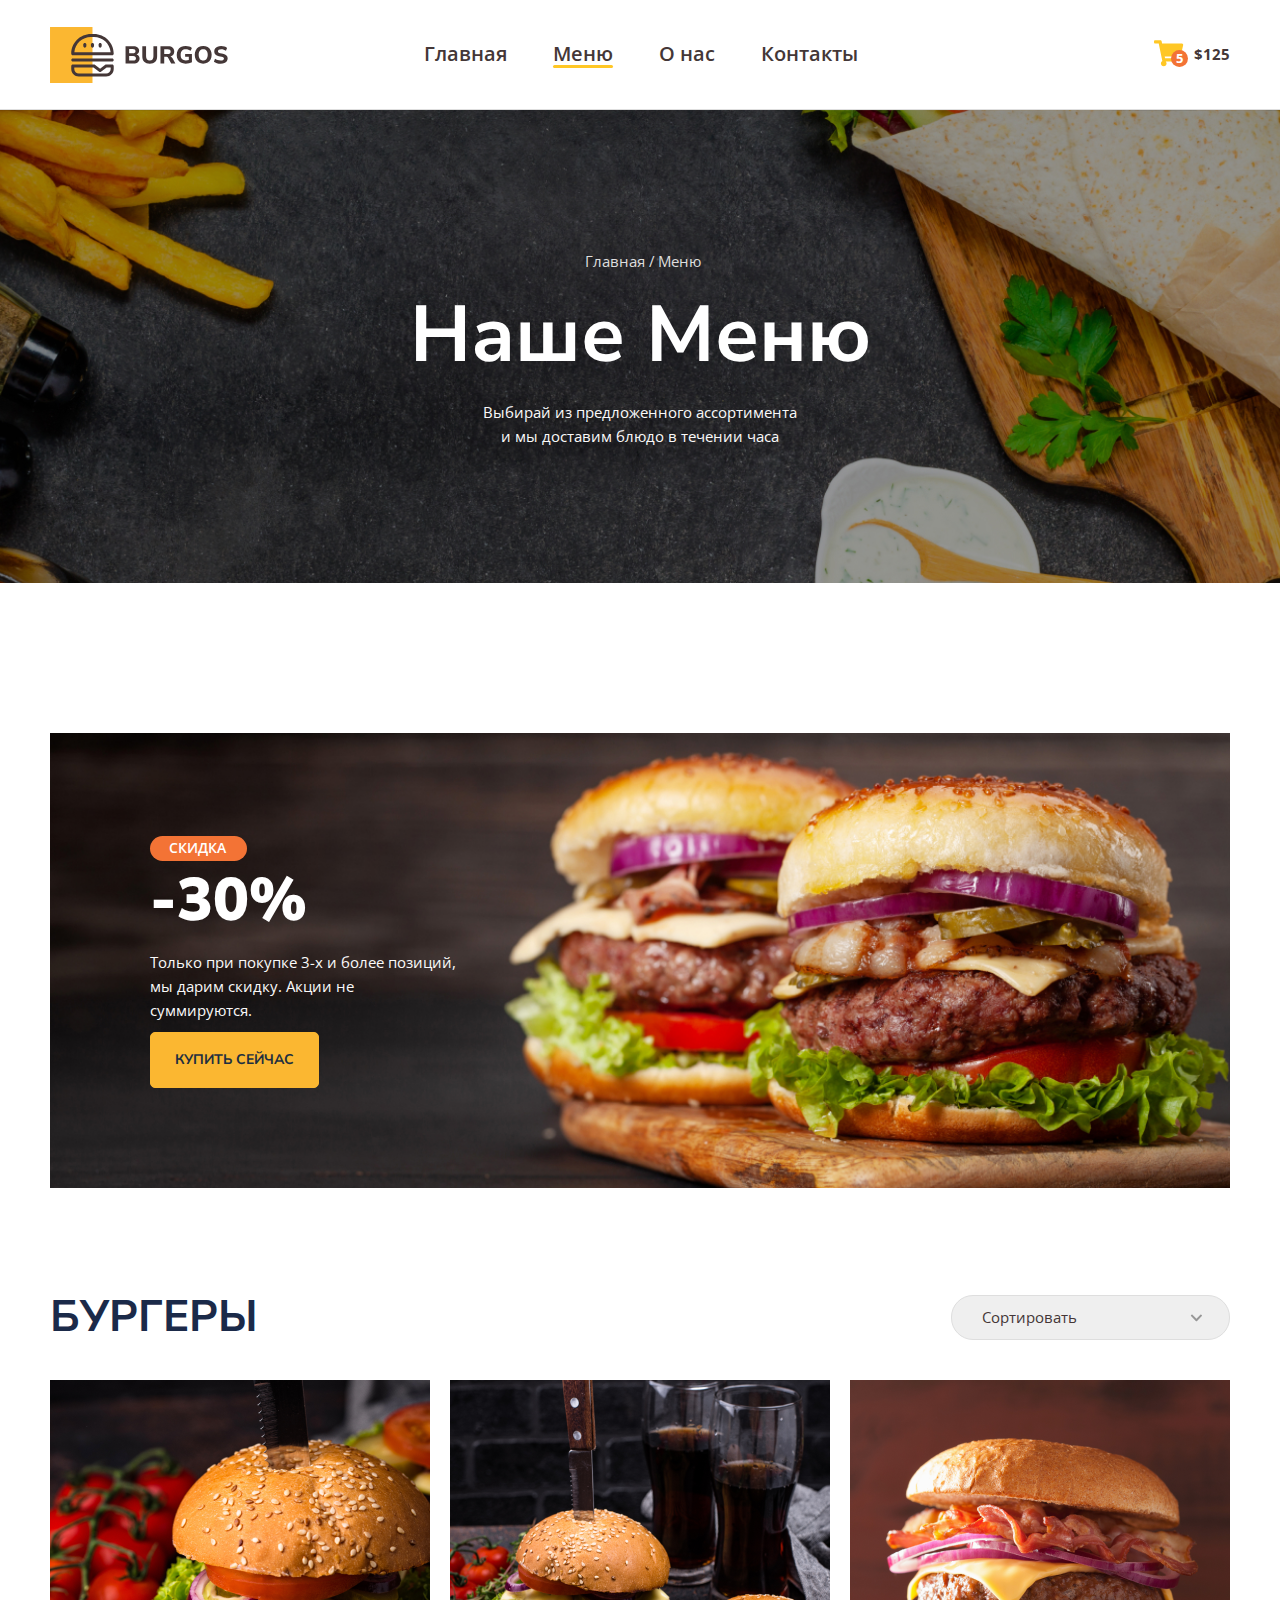
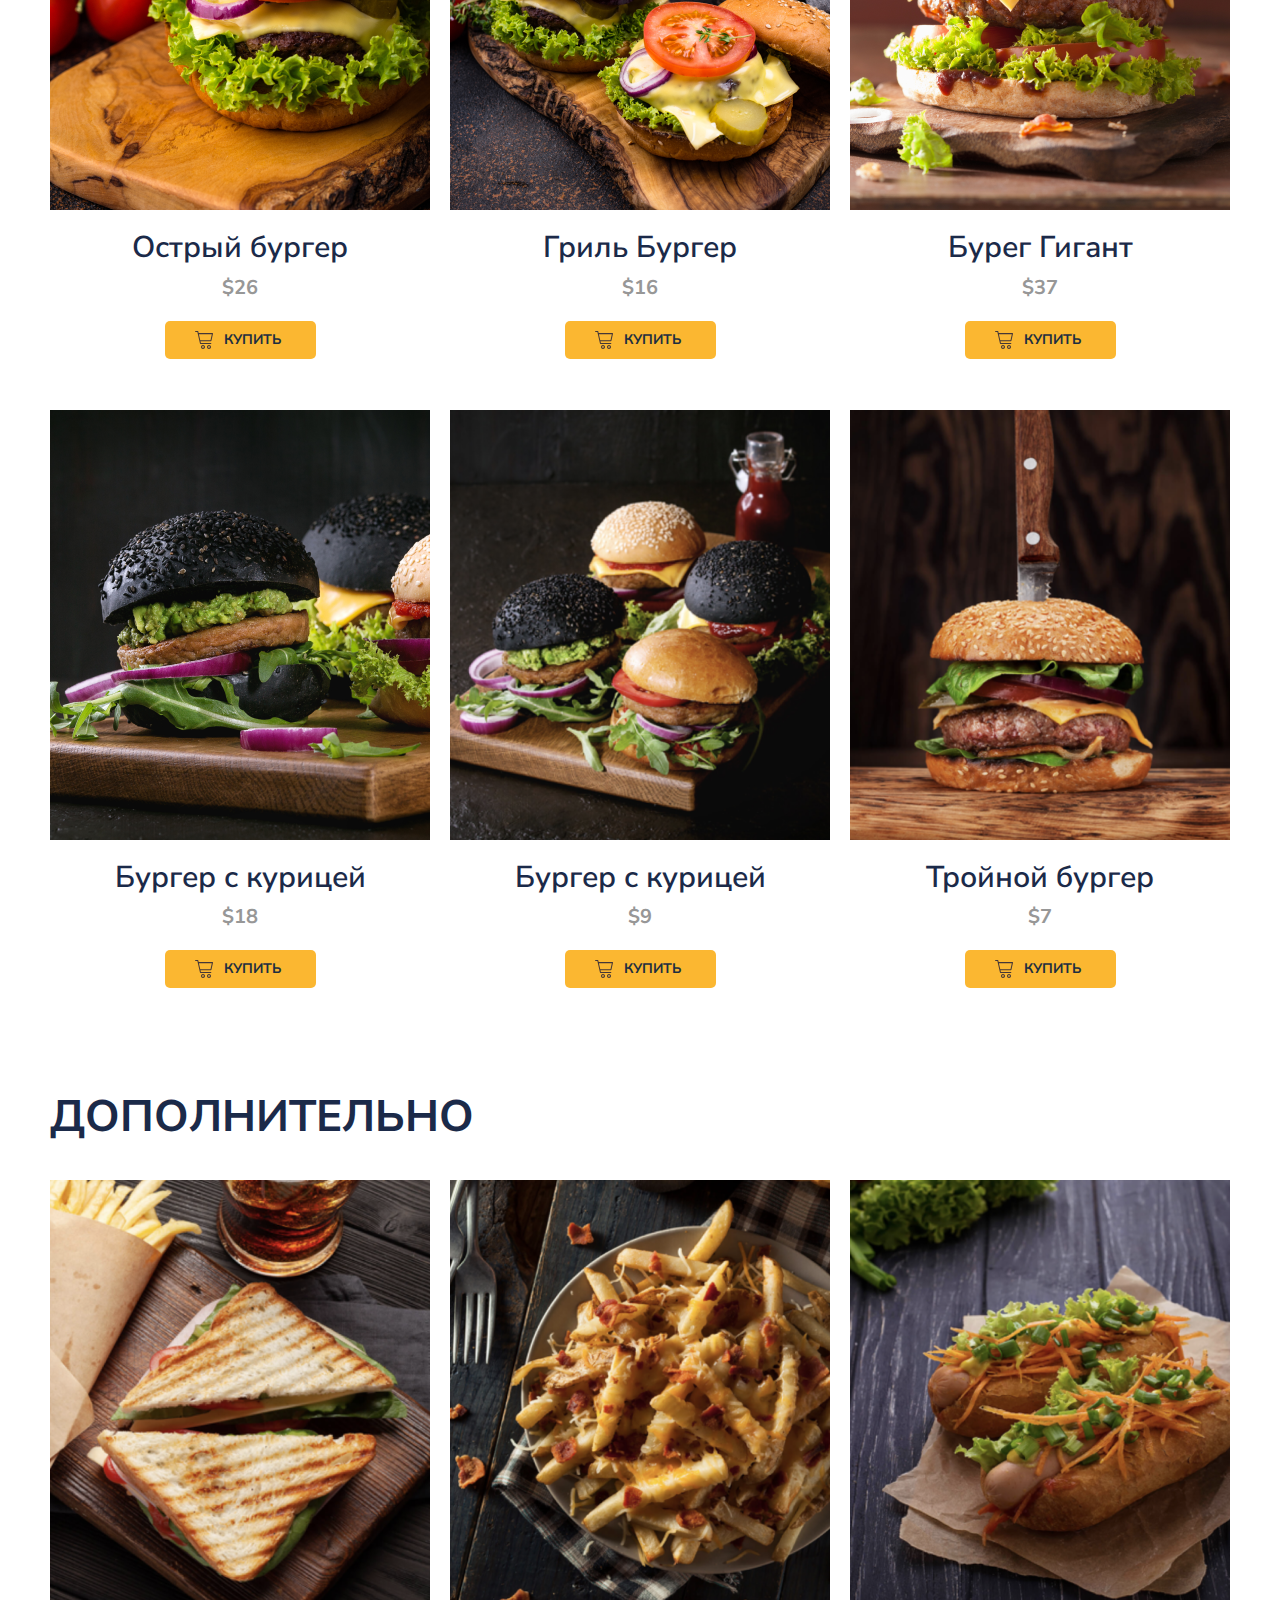
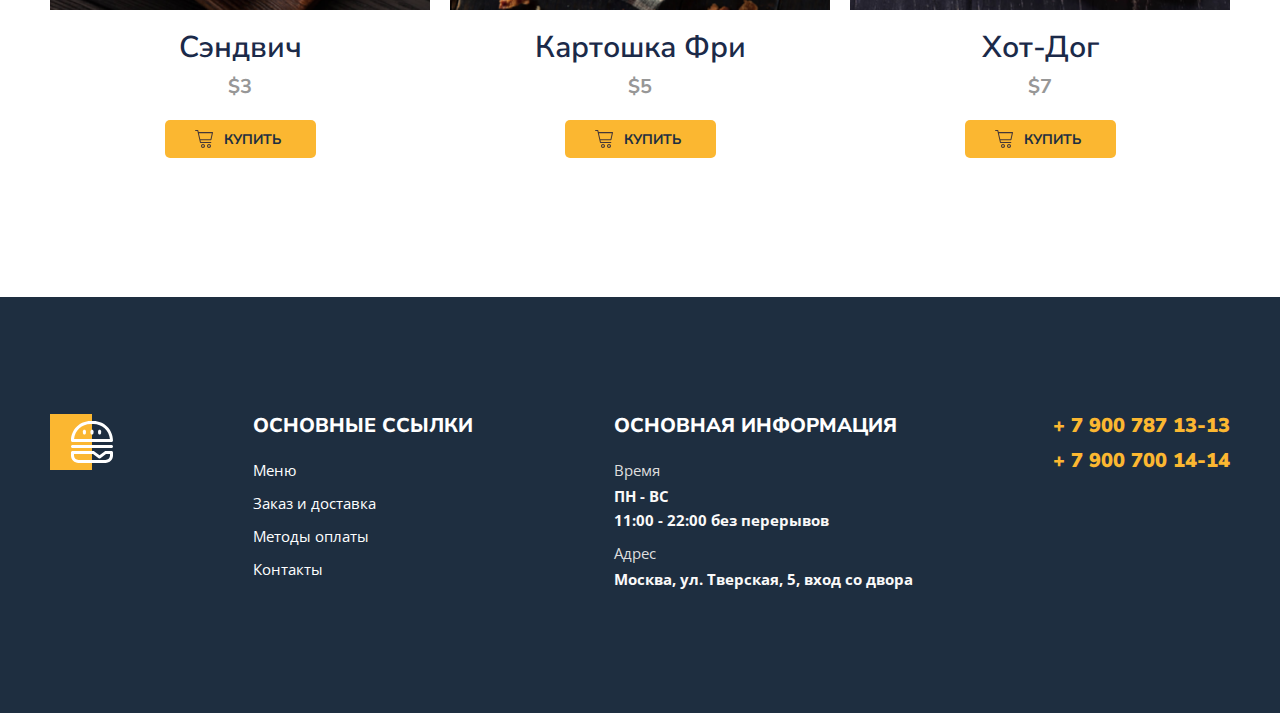
==== menu.html @ d3ded5dc "Add changes" ====
<!DOCTYPE html>
<html lang="ru">
<head>
    <meta charset="UTF-8">
    <meta http-equiv="X-UA-Compatible" content="IE=edge">
    <meta name="viewport" content="width=device-width, initial-scale=1.0">
    <link href="https://fonts.googleapis.com/css2?family=Nunito+Sans:wght@600;700;800&family=Open+Sans:wght@400;600&family=Roboto&display=swap" rel="stylesheet">
    <link rel="stylesheet" href="styles/normalize.css">
    <link rel="stylesheet" href="styles/main.css">
    <title>Burger</title>
    <link rel="icon" href="img/site-icon.png">
</head>
<body>
    <header>
        <div class="container">
            <div class="header">
                <div class="header-item">
                    <a href="index.html" class="header-logo"></a>
                <nav>
                    <ul class="header-nav">
                        <li><a href="index.html">Главная</a></li>
                        <li><a href="#" class="active">Меню</a></li>
                        <li><a href="#">О нас</a></li>
                        <li><a href="#">Контакты</a></li>
                    </ul>
                </nav>
                </div>
                <button type="button" class="button">
                    <span class="button-item">
                        <img src="img/cart.svg" alt="Корзина">
                        <span class="button-count">5</span>
                    </span>
                    <span class="button-text">$125</span>
                </button>
            </div> <!--/.header-->
        </div> <!--/.container-->
    </header>

    <div class="bg">
        <div class="container">
            <ul class="breadcrumbs">
                <li><a href="index.html">Главная</a></li>
                <li><a href="#">Меню</a></li>
            </ul>
            <h1 class="title">Наше Меню</h1>
            <p class="description">Выбирай из предложенного ассортимента и мы доставим блюдо в течении часа</p>
        </div> <!--/.container-->
    </div> <!--/.bg-->

    <main>
        <div class="banner">
            <div class="container">
                <div class="banner-box">
                    <h2 class="banner-title">
                        <span>Скидка</span>
                        -30%
                    </h2>
                    <p class="banner-text">Только при покупке 3-х и более позиций, мы дарим скидку. Акции не суммируются.</p>
                    <a href="#menuBurger" class="banner-link">Купить сейчас</a>
                </div>
            </div> <!--/.container-->
        </div> <!--/.banner-->

        <section class="menu" id="menuBurger">
            <div class="container">
                <div class="menu-header">
                    <h2 class="menu-title">
                        Бургеры
                    </h2>
                    <select class="menu-select">
                        <option value="">Сортировать</option>
                        <option value="up">По возрастанию</option>
                        <option value="down">По убыванию</option>
                    </select>
                </div> <!--/.menu-header-->

                <div class="menu-grid">
                    <div class="menu-grid-item">
                        <div class="menu-grid-cover">
                            <img src="img/menu/01.png" alt="Острый бургер">
                        </div>
                        <div class="menu-grid-title">Острый бургер</div>
                        <div class="menu-grid-price">$26</div>
                        <button type="button" class="menu-grid-btn">
                            <span class="menu-grid-icon"></span>
                            <span class="menu-grid-text">купить</span>
                        </button>
                    </div> <!--/.menu-grid-item-->
                    <div class="menu-grid-item">
                        <div class="menu-grid-cover">
                            <img src="img/menu/02.png" alt="Гриль Бургер">
                        </div>
                        <div class="menu-grid-title">Гриль Бургер</div>
                        <div class="menu-grid-price">$16</div>
                        <button type="button" class="menu-grid-btn">
                            <span class="menu-grid-icon"></span>
                            <span class="menu-grid-text">купить</span>
                        </button>
                    </div> <!--/.menu-grid-item-->
                    <div class="menu-grid-item">
                        <div class="menu-grid-cover">
                            <img src="img/menu/03.png" alt="Бурег Гигант">
                        </div>
                        <div class="menu-grid-title">Бурег Гигант</div>
                        <div class="menu-grid-price">$37</div>
                        <button type="button" class="menu-grid-btn">
                            <span class="menu-grid-icon"></span>
                            <span class="menu-grid-text">купить</span>
                        </button>
                    </div> <!--/.menu-grid-item-->
                    <div class="menu-grid-item">
                        <div class="menu-grid-cover">
                            <img src="img/menu/04.png" alt="Бургер с курицей">
                        </div>
                        <div class="menu-grid-title">Бургер с курицей</div>
                        <div class="menu-grid-price">$18</div>
                        <button type="button" class="menu-grid-btn">
                            <span class="menu-grid-icon"></span>
                            <span class="menu-grid-text">купить</span>
                        </button>
                    </div> <!--/.menu-grid-item-->
                    <div class="menu-grid-item">
                        <div class="menu-grid-cover">
                            <img src="img/menu/05.png" alt="Бургер с курицей">
                        </div>
                        <div class="menu-grid-title">Бургер с курицей</div>
                        <div class="menu-grid-price">$9</div>
                        <button type="button" class="menu-grid-btn">
                            <span class="menu-grid-icon"></span>
                            <span class="menu-grid-text">купить</span>
                        </button>
                    </div> <!--/.menu-grid-item-->
                    <div class="menu-grid-item">
                        <div class="menu-grid-cover">
                            <img src="img/menu/06.png" alt="Тройной бургер">
                        </div>
                        <div class="menu-grid-title">Тройной бургер</div>
                        <div class="menu-grid-price">$7</div>
                        <button type="button" class="menu-grid-btn">
                            <span class="menu-grid-icon"></span>
                            <span class="menu-grid-text">купить</span>
                        </button>
                    </div> <!--/.menu-grid-item-->
                </div>

                <div class="menu-header">
                    <h2 class="menu-title">
                        Дополнительно
                    </h2>
                </div> <!--/.menu-header-->
        
                <div class="menu-grid">
                    <div class="menu-grid-item">
                        <div class="menu-grid-cover">
                            <img src="img/menu/07.png" alt="Сэндвич">
                        </div>
                        <div class="menu-grid-title">Сэндвич</div>
                        <div class="menu-grid-price">$3</div>
                        <button type="button" class="menu-grid-btn">
                            <span class="menu-grid-icon"></span>
                            <span class="menu-grid-text">купить</span>
                        </button>
                    </div> <!--/.menu-grid-item-->
                    <div class="menu-grid-item">
                        <div class="menu-grid-cover">
                            <img src="img/menu/08.png" alt="Картошка Фри">
                        </div>
                        <div class="menu-grid-title">Картошка Фри</div>
                        <div class="menu-grid-price">$5</div>
                        <button type="button" class="menu-grid-btn">
                            <span class="menu-grid-icon"></span>
                            <span class="menu-grid-text">купить</span>
                        </button>
                    </div> <!--/.menu-grid-item-->
                    <div class="menu-grid-item">
                        <div class="menu-grid-cover">
                            <img src="img/menu/09.png" alt="Хот-Дог">
                        </div>
                        <div class="menu-grid-title">Хот-Дог</div>
                        <div class="menu-grid-price">$7</div>
                        <button type="button" class="menu-grid-btn">
                            <span class="menu-grid-icon"></span>
                            <span class="menu-grid-text">купить</span>
                        </button>
                    </div> <!--/.menu-grid-item-->
                </div>
            </div> <!--/.container-->
        </section>
    </main>

    <footer class="footer">
        <div class="container">
            <div class="footer-box">
                <div class="footer-item">
                    <img class="footer-logo" src="img/footer-logo.svg" alt="Logo">
                </div>
                <div class="footer-item">
                    <h2>Основные ссылки</h2>
                    <ul class="footer-list">
                        <li><a href="menu.html">Меню</a></li>
                        <li><a href="#">Заказ и доставка</a></li>
                        <li><a href="#">Методы оплаты</a></li>
                        <li><a href="#">Контакты</a></li>
                    </ul>
                </div>
                <div class="footer-item">
                    <h2>Основная информация</h2>
                    <ul class="footer-list">
                        <li>
                            <span>Время</span>
                            ПН - ВС <br>
                            11:00 - 22:00 без перерывов
                        </li>
                        <li>
                            <span>Адрес</span>
                            Москва, ул. Тверская, 5, вход со двора
                        </li>
                    </ul>
                </div>
                <div class="footer-tel">
                    <ul class="footer-list footer-list-tel">
                        <li>
                            <a href="tel:+79007871313">+ 7 900 787 13-13</a>
                        </li>
                        <li>
                            <a href="tel:+79007001414">+ 7 900 700 14-14</a>
                        </li>
                    </ul>
                </div>
            </div> <!--/.footer-box  -->
        </div> <!--/.container  -->
    </footer>
    
</body>
</html>
---- styles/main.css ----
body {
    font-family: 'Nunito Sans', sans-serif;
}

.container {
    max-width: 1180px;
    margin: 0 auto; /* выравнивает по центру */
    padding: 0 15px; /* засчет этого при уменьшении ширины экрана, сожержимое не будет прилипать к краям*/
}

header {
    border-bottom: 1px solid #DEDEDE;
}

/* Header */
.header {
    font-family: 'Open Sans', sans-serif;
    font-weight: 600;
    display: flex;
    align-items: center;
    justify-content: space-between;
    padding-top: 26px;
    padding-bottom: 25px;
}

.header-item {
    display: flex;
    align-items: center;
    justify-content: space-between;
    flex-basis: 68.5%;
}

.header-logo {
    display: block;
    background-image: url(../img/logo.svg);
    background-repeat: no-repeat;
    background-size: cover;
    width: 178px;
    height: 56px;
}

.header-nav {
    display: flex;
    list-style-type: none;
    padding-left: 0;
    gap: 46px;
}

.header-nav a {
    font-size: 20px;
    font-weight: 600;
    color: #443737;
    text-decoration: none;

    transition: color .2s linear;
}

.header-nav a:hover {
    color: #FFC725;
}

.header-nav a::after {
    content: "";
    width: 100%;
    height: 3px;
    border-radius: 1.5px;
    background: transparent;
    display: block;
}

.header-nav a.active::after {
    background: #FFC725;
}

.button {
    display: flex;
    align-items: center;
    background-color: transparent;
    border: none;
    padding: 0;
    gap: 10px;
    cursor: pointer;
}

.button-item {
    position: relative;
}

.button-count {
    font-size: 13px;
    font-weight: 700;
    line-height: 1.3;
    color: #FFFFFF;
    background: #F37335;
    width: 17px;
    height: 17px;
    text-align: center;
    border-radius: 100%;
    position: absolute;
    bottom: 3px;
    right: -4px;
}

.button-text {
    font-size: 15px;
    font-weight: 700;
    color: #443737;
}

/* BG */
.bg {
    text-align: center;
    color: #FFFFFF;

    background-image: url(../img/bg.jpg);
    background-size: cover;
    background-position: center center;

    padding: 135px 0;
    margin-bottom: 150px;
}

.breadcrumbs {
    padding-left: 5px;
    margin-top: 8px;
    list-style-type: none;
    display: flex;
    justify-content: center;
    gap: 7px;
}

.breadcrumbs a {
    font-family: 'Open Sans', sans-serif;
    font-size: 15px;
    color: #DEDEDE;
    text-decoration: none;

    transition: color .2s linear;
}

.breadcrumbs a:hover {
    color: #FFC725;
}

.breadcrumbs a::before {
    content: "/";
    position: relative;
    left: -3px;
    pointer-events: none;
}

.breadcrumbs a:hover::before {
    color: #DEDEDE;
}

.breadcrumbs li:first-child a::before {
    display: none;
}

.title {
    font-size: 79px;
    font-weight: 700;
    margin: 19px 0;
}

.description {
    font-family: 'Open Sans', sans-serif;
    font-size: 15px;
    line-height: 1.6;
    color: #FAF9F9;
    max-width: 315px;
    margin: 0 auto;
}

/* Banner */
.banner-box {
    background-image: url(../img/banner.jpg);
    background-position: center center;
    background-repeat: no-repeat;
    background-size: cover;

    color: #FFFFFF;
    padding: 100px;
    margin-bottom: 104px;
}

.banner-title span{
    font-family: 'Open Sans', sans-serif;
    font-size: 14px;
    font-weight: 600;
    text-transform: uppercase;
    text-align: center;
    background: #F37335;
    padding: 4px 20px 5px 17px;
    border-radius: 14px;

    display: block;
    max-width: 60px;
    margin-bottom: 5px;
}

.banner-title {
    font-size: 60px;
    font-weight: 900;
    margin-top: 3px;
    margin-bottom: 10px;
    color: #FFFFFF;
}

.banner-text {
    font-family: 'Open Sans', sans-serif;
    font-size: 15px;
    color: #FAF9F9;
    line-height: 1.6;
    margin-bottom: 10px;
    max-width: 308px;
    
}

.banner-link {
    padding: 19px 24px;
    display: inline-block;
    font-size: 14px;
    font-weight: 700;
    color: #1E2F40;

    background-color: #FBB731;
    text-decoration: none;
    text-transform: uppercase;
    border-radius: 5px;
    border: 1px solid #FBB731;

    transition: background-color .2s linear;
}

.banner-link:hover {
    background-color: transparent;
    color: #FBB731;
}

/* Section-Menu */
.menu-header {
    display: flex;
    justify-content: space-between;
    align-items: center;

    margin-bottom: 37px;
}

.menu-title {
    font-size: 44px;
    font-weight: 700;
    text-transform: uppercase;
    color: #1B2A49;

    margin: 0;
}

.menu-select {
    font-family: 'Open Sans', sans-serif;
    font-size: 15px;
    color: #443737;
    text-decoration: none;

    padding: 13px 30px;
    border: 1px solid #DEDEDE;
    border-radius: 22px;
    appearance: none;
    flex-basis: 279px;

    background-image: url(../img/arrow.svg);
    background-size: 12.79px 7.75px;
    background-repeat: no-repeat;
    background-position: 90% center;
}

.menu-grid {
    display: grid;
    grid-template-columns: repeat(3, 1fr);
    gap: 51px 20px;

    margin-bottom: 104px;
}

.menu-grid-cover {
    width: 100%;
    height: 430px;
    position: relative;
    overflow: hidden;
}

.menu-grid-cover img {
    position: absolute;
    left: 50%;
    top: 50%;
    transform: translate(-50%, -50%);
    object-fit: cover;
}

.menu-grid-title {
    font-size: 30px;
    font-weight: 600;
    color: #1B2A49;
    text-align: center;

    margin-top: 21px;
    margin-bottom: 10px;
}

.menu-grid-price {
    font-size: 20px;
    font-weight: 700;
    color: #979797;
    text-align: center;

    margin-bottom: 22px;
}

.menu-grid-btn {
    display: flex;
    justify-content: center;
    align-items: center;
    padding: 10px 30px;
    margin: 0 auto;
    background: #FBB731;
    border: none;
    border-radius: 5px;
    gap: 11px;

    transition: background-color .2s linear;
}

.menu-grid-btn:hover {
    background-color: #F37335;
}

.menu-grid-icon {
    display: block;
    background-image: url(../img/cart-menu.svg);
    background-position: center center;
    background-repeat: no-repeat;
    background-size: cover;
    width: 18px;
    height: 18px;
}

.menu-grid-text {
    font-size: 14px;
    font-weight: 700;
    text-transform: uppercase;
    color: #1E2F40;

    margin-right: 5px;
    margin-top: 1px;
}



/* Footer */
.footer {
    background: #1E2E40;
    color: #fff;
    padding-top: 117px;
    padding-bottom: 106px;
    margin-top: 139px;
}

.footer-box {
    display: flex;
    justify-content: space-between;
}

.footer-logo {
    width: 63px;
    height: 56px;
}

.footer-item {
    flex: 0 0 auto;
}

.footer-item h2 {
    font-size: 20px;
    font-weight: 800;
    text-transform: uppercase;
    margin-bottom: 21px;
    margin-top: 0;
}

.footer-item li {
    font-family: 'Open Sans', sans-serif;
    font-size: 15px;
    font-weight: 700;
    margin-bottom: 9px;
    color: #FAF9F9;
    line-height: 24px;
    list-style-type: none;
}

.footer-list a {
    color: #FFFFFF;
    text-decoration: none;
    font-weight: 400;

    transition: color .2s linear;
}

.footer-list a:hover {
    color: #FBB731
}

.footer-list span {
    color: #DEDEDE;
    display: block;
    font-weight: 400;
    margin-bottom: 2px;
}

.footer-list-tel {
    margin-top: 0;
}

.footer-list-tel li {
    margin-bottom: 12px;
}

.footer-list-tel a {
    font-size: 20px;
    font-weight: 900;
    color: #FBB731;
}

.footer-list {
    padding-left: 0;
    list-style-type: none;
}


/* STYLE INDEX */

.main {
    background: linear-gradient(180deg, #0C4C7B -100%, #1E2F40 100%);
}
.wrapper {
    max-width: 1180px;
    margin: 0 auto;
    display: flex;
    justify-content: space-between;
}
.content {
    color: #FAF9F9;
    flex: 0 0 580px;
    padding-top: 170px;
    padding-bottom: 170px;
}
.content-title {
    font-size: 120px;
    font-weight: 800;
    text-transform: uppercase;
    line-height: 142px;
    margin-bottom: 33px;
    margin-top: 0;
}
.content-title span {
    color: #FBB731;
    font-size: 30px;
    font-weight: 700;
    line-height: 38px;
    display: block;
    margin-bottom: 11px;
}
.content-text {
    max-width: 555px;
    font-family: 'Open Sans', sans-serif;
    font-size: 19px;
    line-height: 1.4;
    margin-bottom: 47px;
}
.content-link,
.promo a {
    color: #1E2F40;
    background-color: #FBB731;
    border-radius: 5px;
    text-decoration: none;
    padding: 20px 47px;
    display: inline-block;
    text-transform: uppercase;
    font-size: 14px;
    font-weight: 700;
}
.visual {
    flex-grow: 1;
    display: flex;
    justify-content: flex-end;
    position: relative;
}
.visual-bg {
    width: 432px;
    height: 100%;
    background: linear-gradient(2.42deg, #F37335 -19.6%, #FBB731 100.79%, #FDC830 100.79%);
}
.main img {
    width: 829px;
    position: absolute;
    right: -335px;
    top: -70px;
}
.promo {
    padding-top: 186px;
    padding-bottom: 46px;
}
.promo-left,
.promo-right {
    flex: 0 0 49%;
    color: #fff;
    box-sizing: border-box;
    background-repeat: no-repeat;
    background-size: cover;
    background-position: center;
}
.promo-left {
    background-image: url(../img/promo-left.png);
    padding: 115px 52px;
}
.promo-right {
    background-image: url(../img/promo-right.png);
    padding: 102px 50px;
}
.sale {
    font-size: 14px;
    font-weight: 900;
    background: #F37335;
    padding: 5px 19px;
    border-radius: 14px;
    display: inline-block;
    text-transform: uppercase;
    margin-bottom: 7px;
    margin-top: 0;
}
.cost {
    font-size: 60px;
    font-weight: 900;
    margin-bottom: 8px;
    margin-top: 0;
}
.promo-description {
    font-family: 'Open Sans', sans-serif;
    color: #FAF9F9;
    font-size: 15px;
    line-height: 24px;
    margin-bottom: 0;
    margin-top: 14px;
}
.promo-left .promo-description {
    max-width: 392px;
}
.promo-right .promo-description {
    max-width: 300px;
    margin-bottom: 20px;
}
.free {
    font-size: 44px;
    font-weight: 700;
    margin-bottom: 10px;
    margin-top: 0;
}
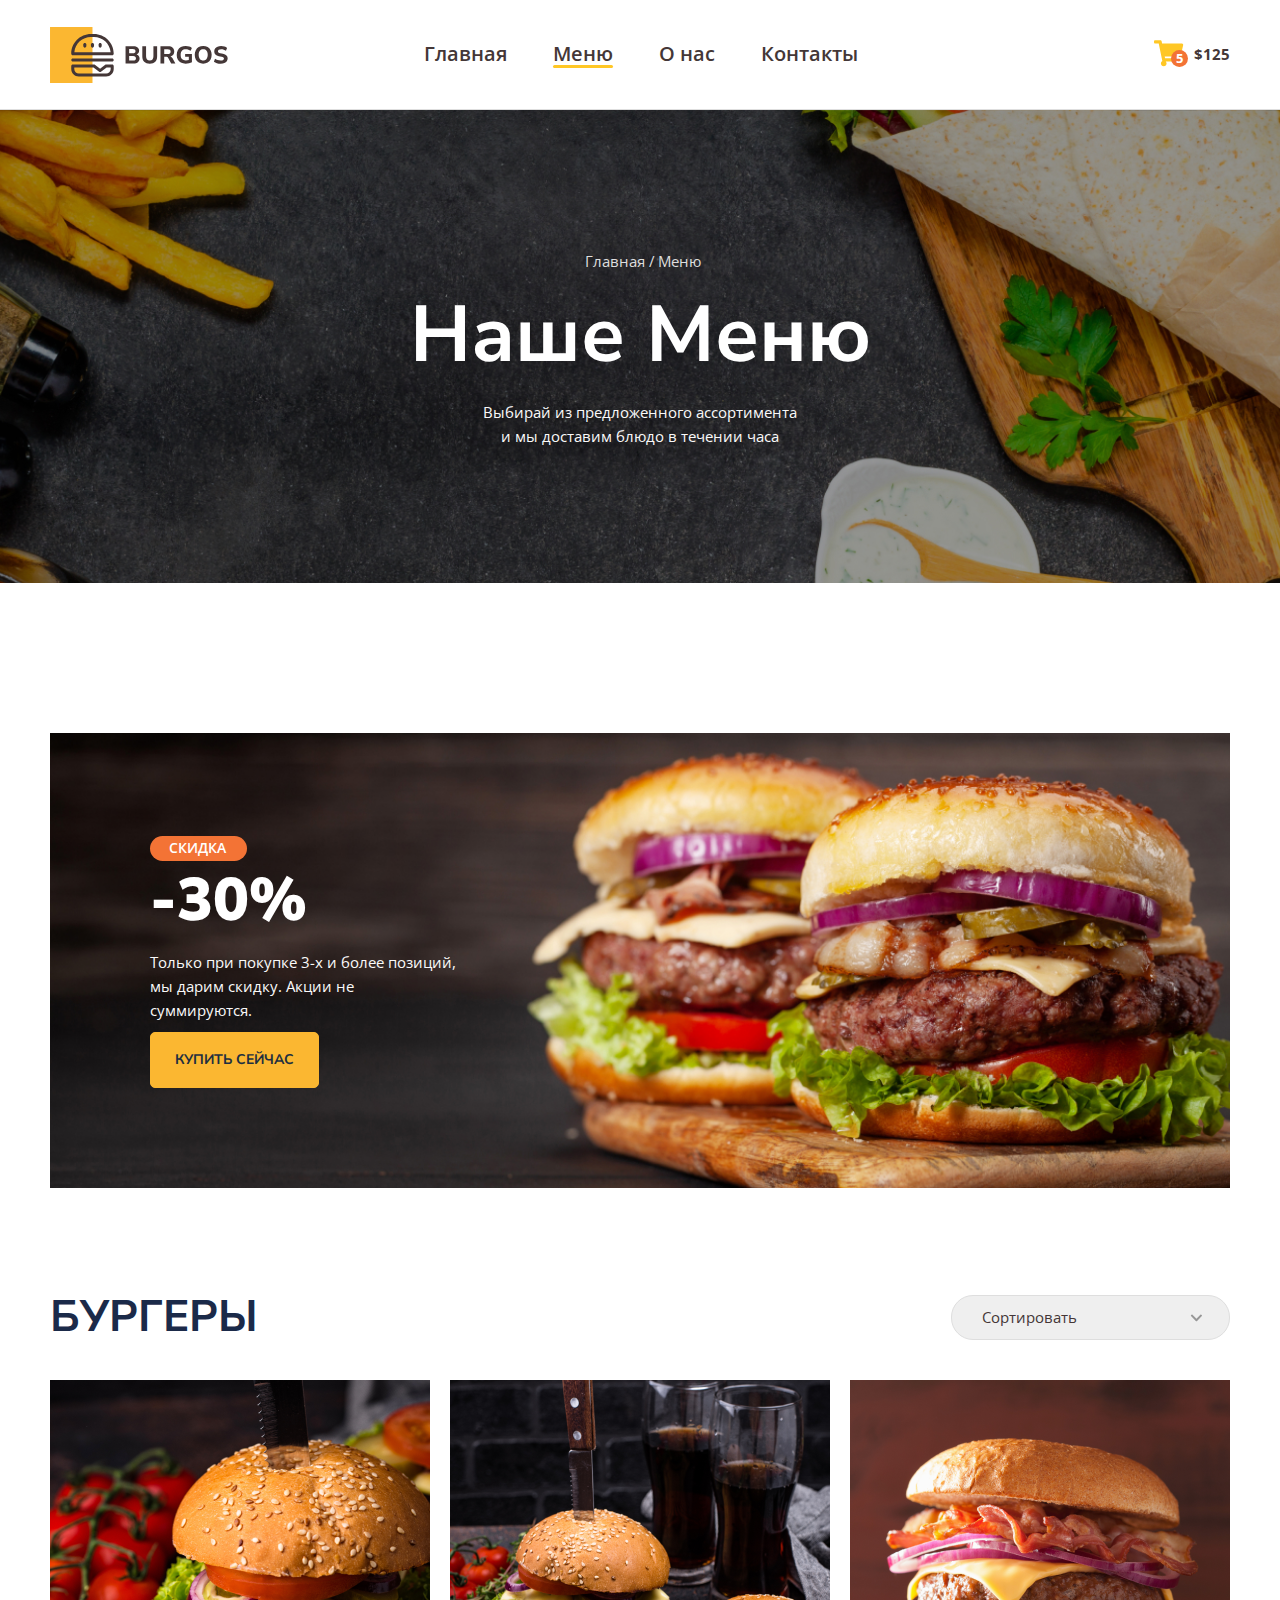
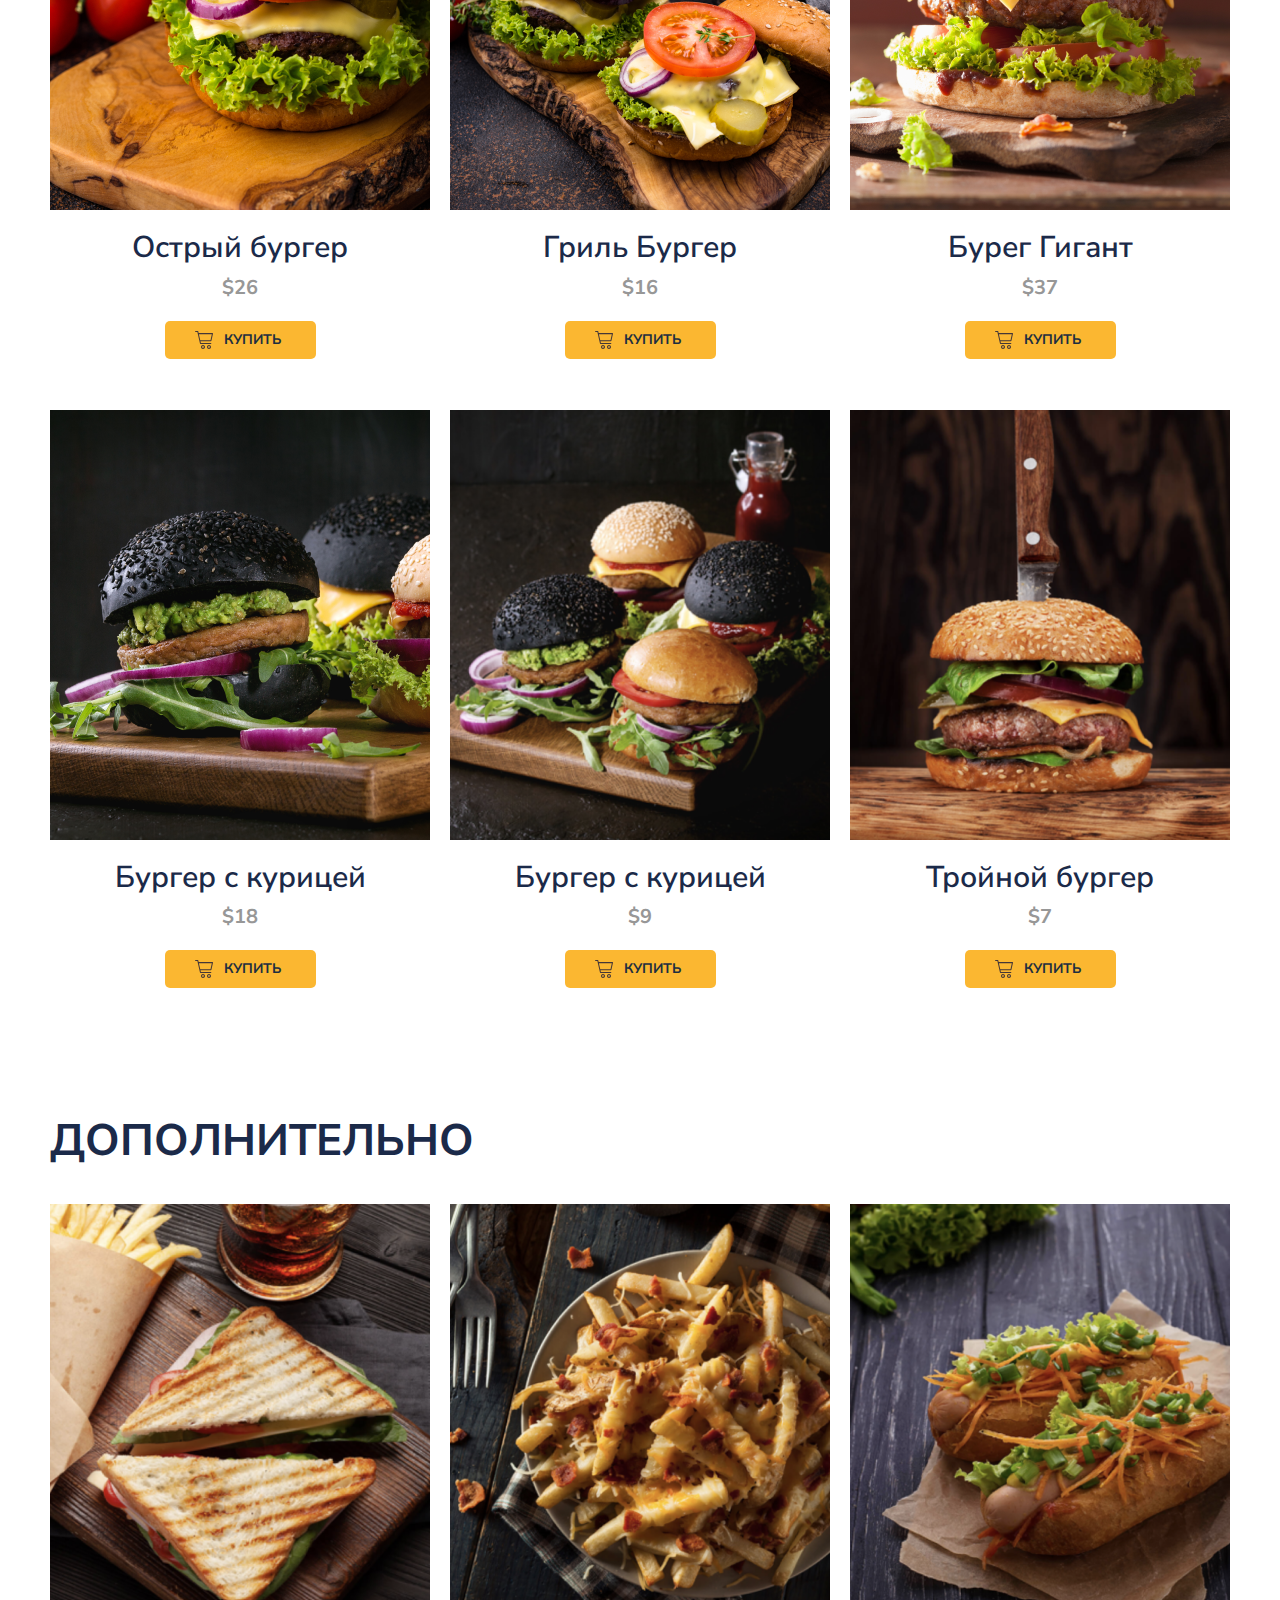
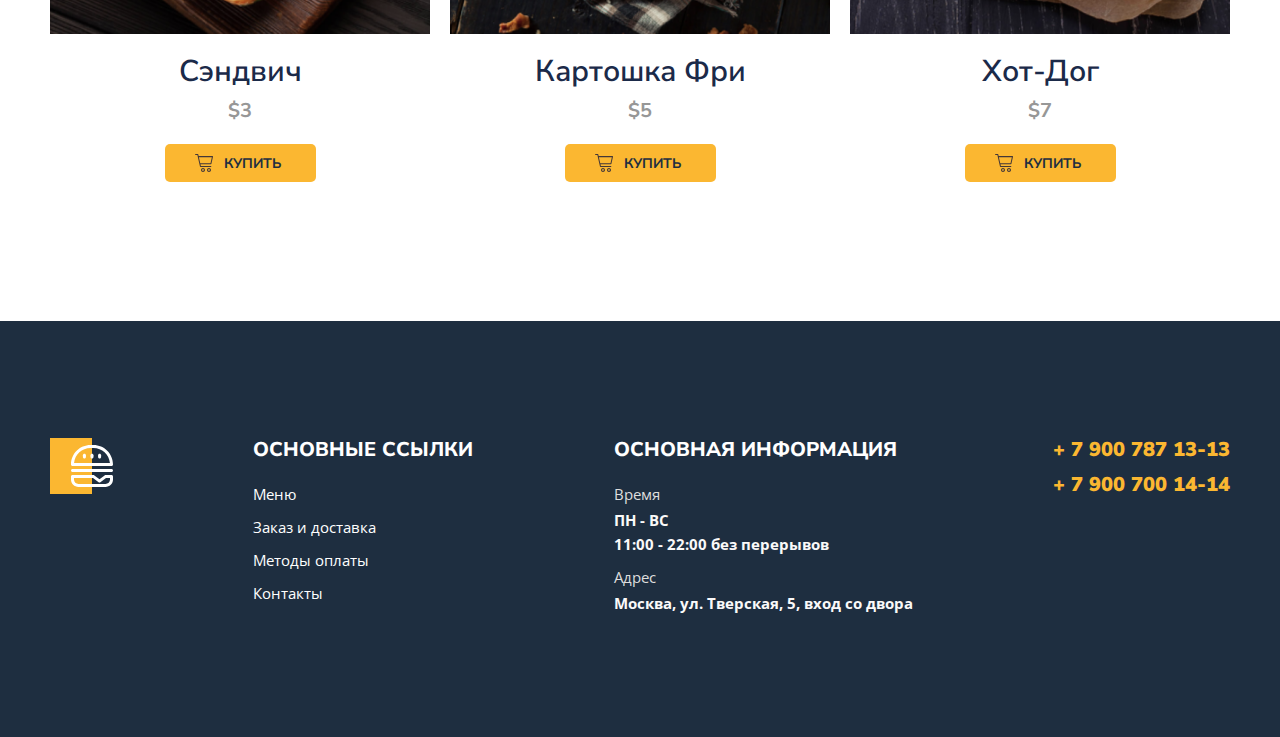
==== commit 6a007e22: "Added changes" ====
--- a/menu.html
+++ b/menu.html
@@ -11,9 +11,12 @@
     <link rel="icon" href="img/site-icon.png">
 </head>
 <body>
-    <header>
+    <header id="headerTop">
         <div class="container">
             <div class="header">
+                <div class="header-burger">
+                    <button class="burger" onclick="openModal()"></button>
+                </div>
                 <div class="header-item">
                     <a href="index.html" class="header-logo"></a>
                 <nav>
@@ -142,7 +145,11 @@
                         </button>
                     </div> <!--/.menu-grid-item-->
                 </div>
-
+            </div>
+        </section>
+
+        <section class="menu menu-other">
+            <div class="container">
                 <div class="menu-header">
                     <h2 class="menu-title">
                         Дополнительно
@@ -202,6 +209,14 @@
                         <li><a href="#">Методы оплаты</a></li>
                         <li><a href="#">Контакты</a></li>
                     </ul>
+                    <ul class="footer-list footer-list-tel">
+                        <li>
+                            <a href="tel:+79007871313">+ 7 900 787 13-13</a>
+                        </li>
+                        <li>
+                            <a href="tel:+79007001414">+ 7 900 700 14-14</a>
+                        </li>
+                    </ul>
                 </div>
                 <div class="footer-item">
                     <h2>Основная информация</h2>
@@ -230,6 +245,18 @@
             </div> <!--/.footer-box  -->
         </div> <!--/.container  -->
     </footer>
-    
+
+    <a href="#headerTop" class="button-up hidden" id="btnUp">Наверх</a>
+    <div id="modal" class="modal">
+        <ul class="header-nav">
+            <li><a href="index.html">Главная</a></li>
+            <li><a href="#" class="active">Меню</a></li>
+            <li><a href="#">О нас</a></li>
+            <li><a href="#">Контакты</a></li>
+        </ul>
+        <button class="burger-close" onclick="closeModal()"></button>
+    </div>
+
+    <script src="scripts/main.js"></script>
 </body>
 </html>--- a/styles/main.css
+++ b/styles/main.css
@@ -175,13 +175,13 @@
 /* Banner */
 .banner-box {
     background-image: url(../img/banner.jpg);
-    background-position: center center;
+    background-position: 0 center;
     background-repeat: no-repeat;
     background-size: cover;
 
     color: #FFFFFF;
     padding: 100px;
-    margin-bottom: 104px;
+    margin-bottom: 80px;
 }
 
 .banner-title span{
@@ -239,6 +239,10 @@
 }
 
 /* Section-Menu */
+.menu {
+    padding-top: 24px;
+}
+
 .menu-header {
     display: flex;
     justify-content: space-between;
@@ -435,6 +439,35 @@
     list-style-type: none;
 }
 
+.button-up {
+    background-color: #FBB731;
+    font-size: 14px;
+    font-weight: 700;
+    text-transform: uppercase;
+    text-decoration: none;
+    color: #1E2F40;
+    padding: 5px 20px;
+    position: fixed;
+    bottom: 20px;
+    right: 20px;
+    border-radius: 5px;
+    transition: 1s;
+}
+
+.button-up:hover{
+    background-color: #F37335;
+}
+
+.button-up.hidden {
+    opacity: 0;
+}
+
+.button-up.visible {
+    opacity: 1;
+}
+
+
+
 
 /* STYLE INDEX */
 
@@ -563,4 +596,173 @@
     font-weight: 700;
     margin-bottom: 10px;
     margin-top: 0;
+}
+
+/* Modal */
+
+.burger {
+    width: 34px;
+    height: 22px;
+    background-color: transparent;
+    background-image: url(../img/Menu.svg);
+    background-repeat: no-repeat;
+    background-size: contain;
+    border: none;
+    cursor: pointer;
+}
+#modal {
+    max-width: 500px;
+    background-color: #fff8dc;
+    text-align: center;
+    position: absolute;
+    top: -400px;
+    left: 0;
+    right: 0;
+    margin: 20px auto 0;
+    transition: 0.5s;
+    padding: 40px 30px;
+    box-sizing: border-box;
+}
+#modal .header-nav {
+    flex-direction: column;
+    max-width: 300px;
+    margin: 0 auto;
+    align-items: center;
+}
+.burger-close {
+    width: 22px;
+    height: 22px;
+    background-color: transparent;
+    background-image: url(../img/close.svg);
+    background-repeat: no-repeat;
+    background-size: contain;
+    border: none;
+    cursor: pointer;
+    position: absolute;
+    top: 20px;
+    right: 20px;
+}
+
+/* Responsive */
+@media (min-width: 1001px) {
+    .footer-list + .footer-list-tel {
+        display: none;
+    }
+}
+
+@media (min-width: 766px) {
+    .header-burger {
+        display: none;
+    }
+}
+
+@media (max-width: 1000px) {
+    .container {
+        max-width: 738px;
+    }
+
+    .header-logo {
+        width: 150px;
+        height: 48px;
+        background-size: contain;
+    }
+
+    .header-nav {
+        gap: 22px;
+    }
+
+    .header-item {
+        flex-basis: 75.5%;
+    }
+
+    .bg {
+        margin-bottom: 72px;
+    }
+
+    .banner-box {
+        background-position: -80px center;
+        padding: 100px 40px 120px;
+    }
+
+    .menu-grid {
+        grid-template-columns: repeat(2, 1fr);
+        gap: 50px 15px;
+    }
+
+    .menu-other {
+        overflow: hidden;
+        height: 558px;
+    }
+
+    .menu-other .menu-grid {
+        display: flex;
+        width: auto;
+        overflow-x: scroll;
+        overflow-y: hidden;
+        padding-bottom: 50px;
+    }
+
+    .menu-other .menu-grid-item {
+        flex: 0 0 281px;
+    }
+
+    .menu-other .menu-grid-cover,
+    .menu-other .menu-grid-cover img {
+        height: 320px;
+    }
+
+    .footer-tel {
+        display: none;
+    }
+    
+    .footer-list + .footer-list-tel {
+        display: block;
+    }
+}
+
+@media (max-width: 765px) {
+    nav {
+        display: none;
+    }
+
+    .header {
+        gap: 21px;
+    }
+}
+
+@media (max-width: 567px) {
+    .bg {
+        padding: 55px 0;
+    }
+
+    .banner-box {
+        background-position: 17% center;
+        padding: 35px 24px 54px;
+    }
+
+    .breadcrumbs a{
+        font-size: 15px;
+    }
+
+    .title {
+        font-size: 38px;
+    }
+
+    .description {
+        font-size: 12px;
+    }
+}
+
+@media (max-width: 360px) {
+    .header-logo {
+        width: 116px;
+        height: 37px;
+        background-size: contain;
+    }
+}
+
+@media (max-width: 320px) {
+    .banner-box {
+        background-position: 25% center;
+    }
 }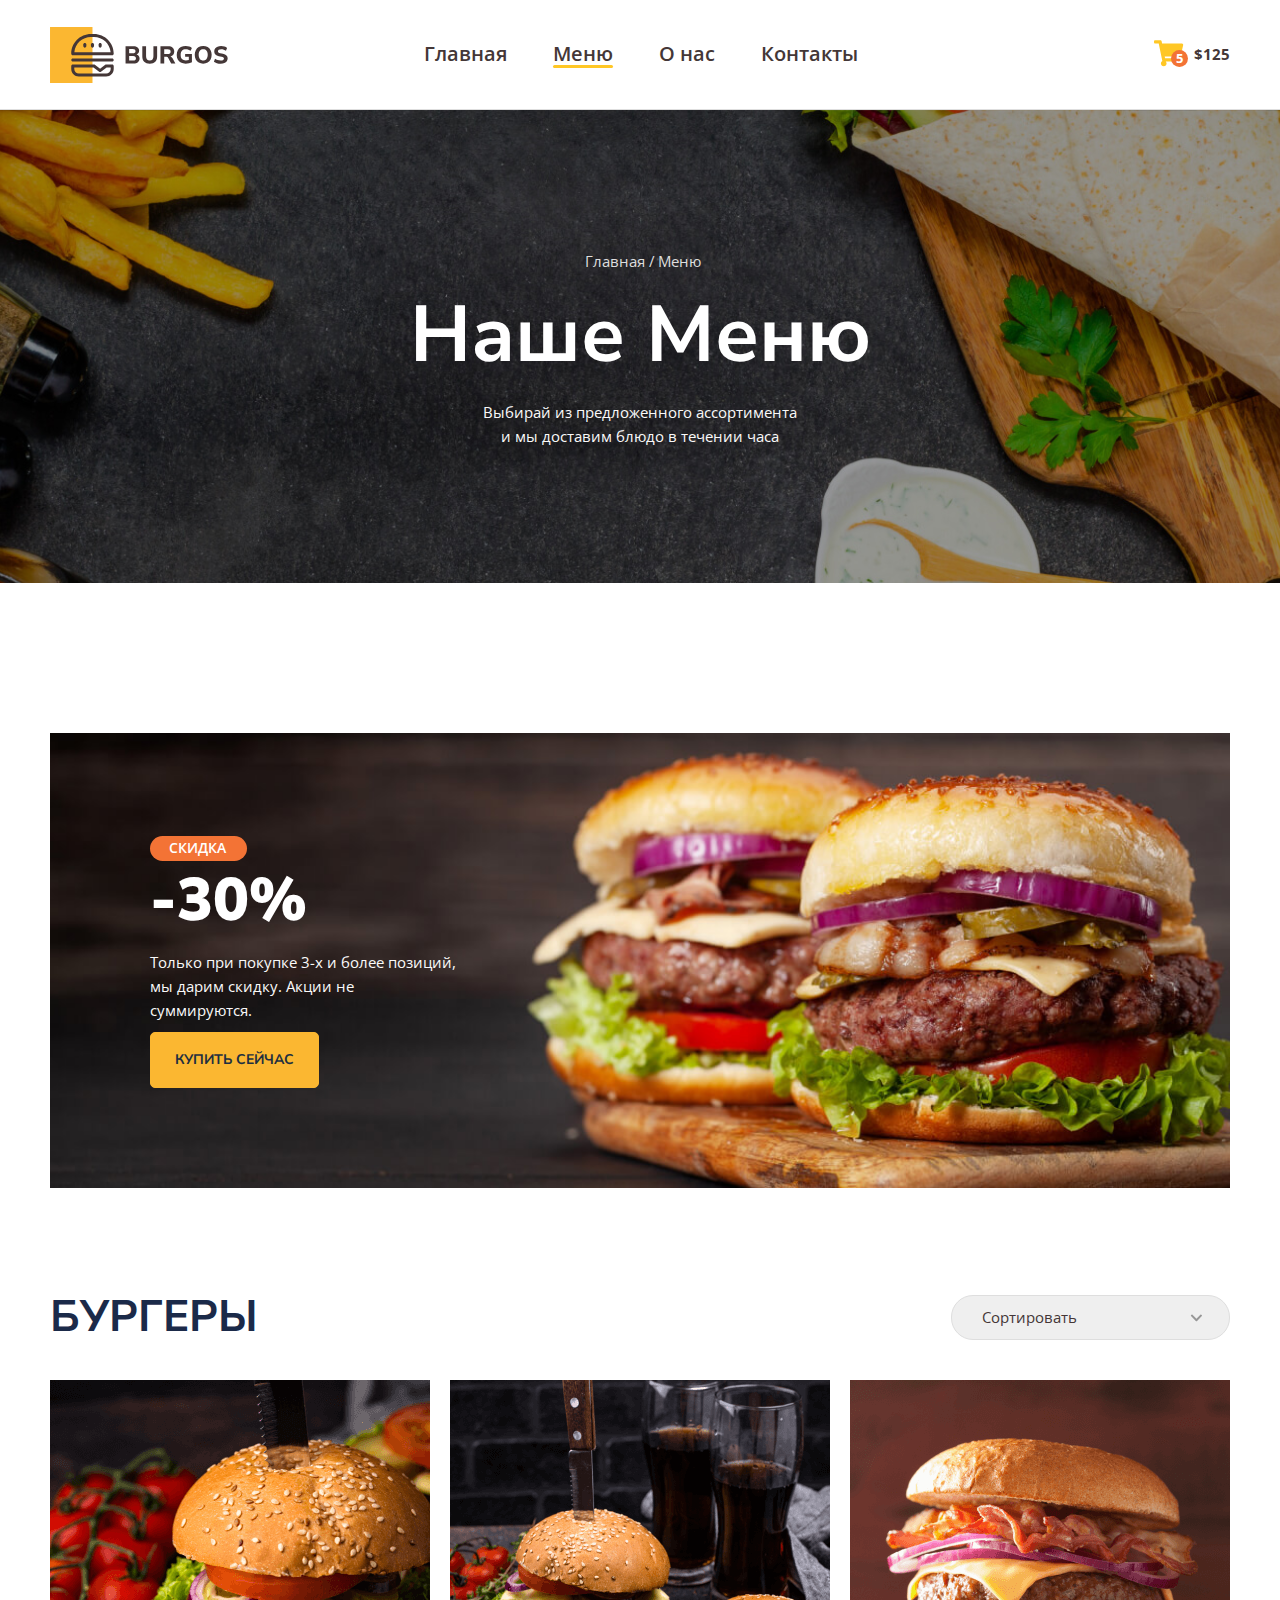
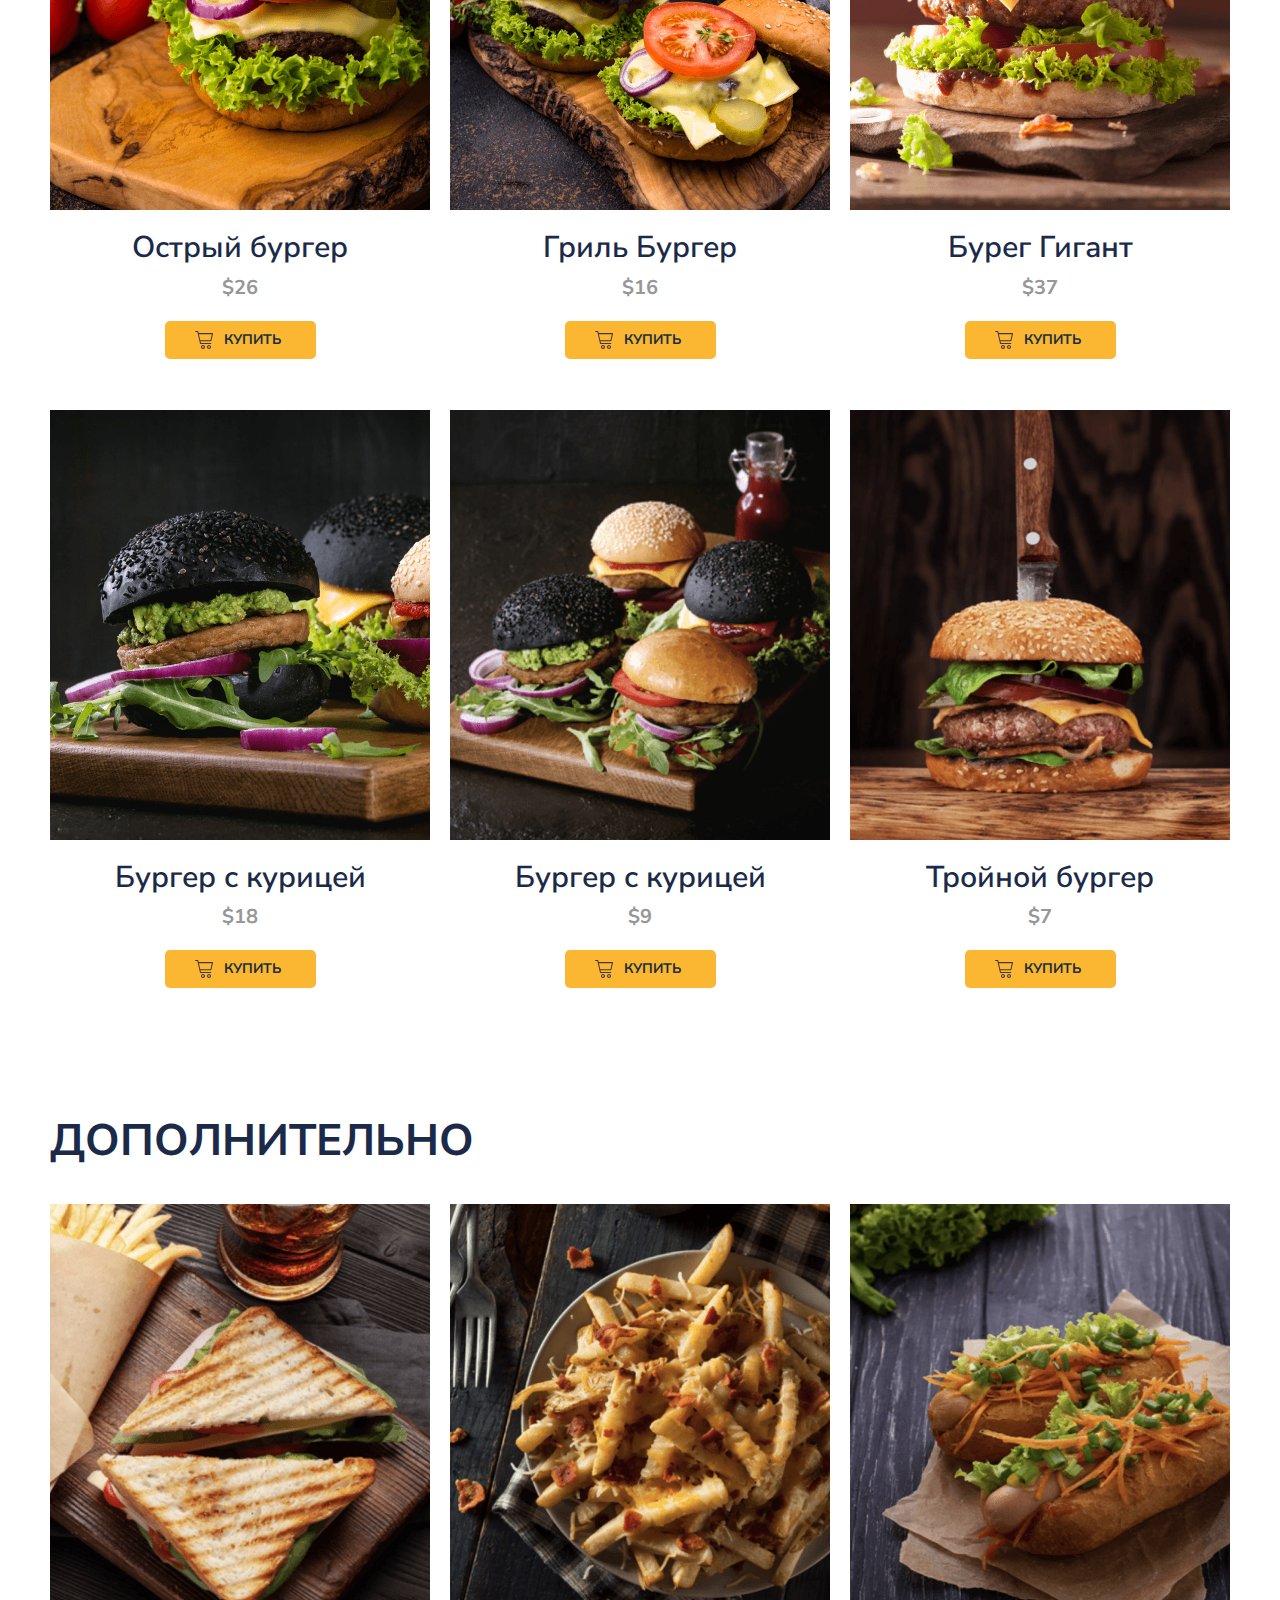
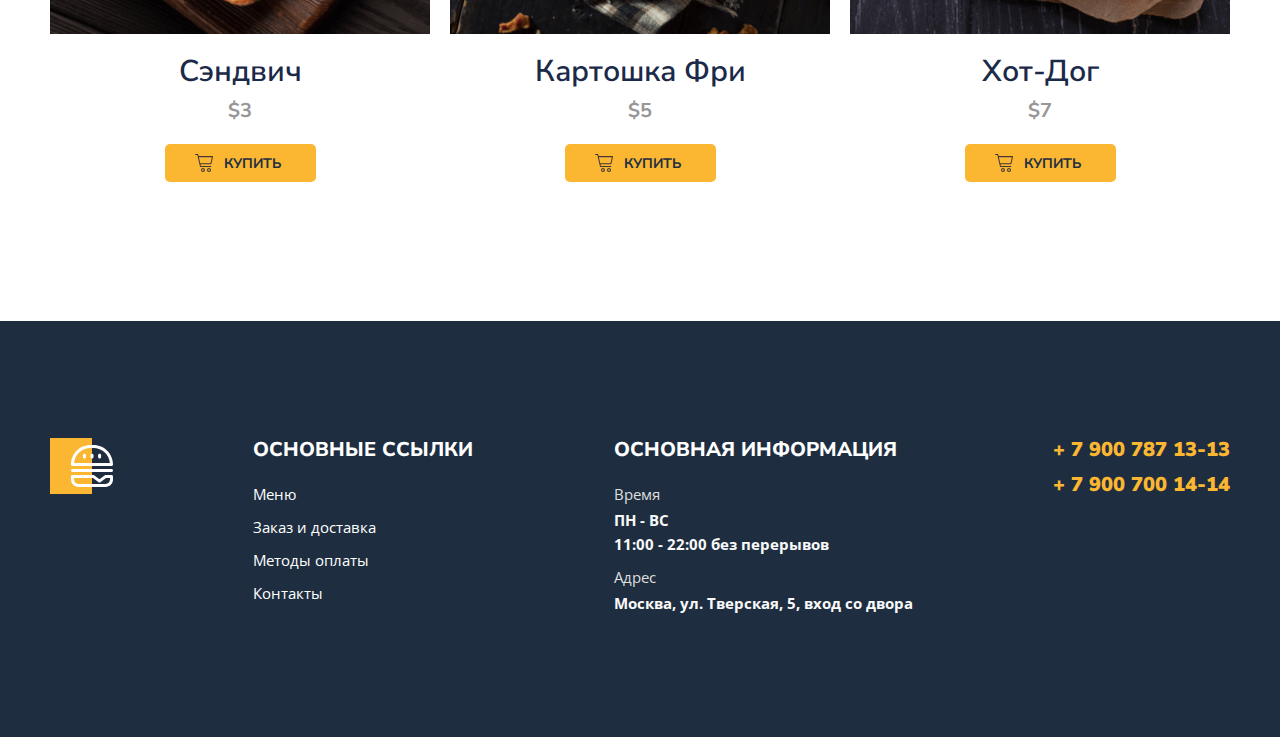
==== commit 912221e1: "Change files" ====
--- a/menu.html
+++ b/menu.html
@@ -8,7 +8,15 @@
     <link rel="stylesheet" href="styles/normalize.css">
     <link rel="stylesheet" href="styles/main.css">
     <title>Burger</title>
-    <link rel="icon" href="img/site-icon.png">
+    <link rel="android-chrome" sizes="192x192" href="img/favicon/android-chrome-192x192.png">
+    <link rel="android-chrome" sizes="512x512" href="img/favicon/android-chrome-512x512.png">
+    <link rel="icon" sizes="512x512" href="img/favicon/favicon.ico">
+    <link rel="apple-touch-icon" sizes="180x180" href="img/favicon/apple-touch-icon.png">
+    <link rel="icon" type="image/png" sizes="32x32" href="img/favicon/favicon-32x32.png">
+    <link rel="icon" type="image/png" sizes="16x16" href="img/favicon/favicon-16x16.png">
+    <link rel="mask-icon" href="img/favicon/safari-pinned-tab.svg" color="#5bbad5">
+    <meta name="msapplication-TileColor" content="#da532c">
+    <meta name="theme-color" content="#ffffff">
 </head>
 <body>
     <header id="headerTop">
--- a/styles/main.css
+++ b/styles/main.css
@@ -269,7 +269,9 @@
     padding: 13px 30px;
     border: 1px solid #DEDEDE;
     border-radius: 22px;
-    appearance: none;
+    -webkit-appearance: none;
+       -moz-appearance: none;
+            appearance: none;
     flex-basis: 279px;
 
     background-image: url(../img/arrow.svg);
@@ -298,7 +300,8 @@
     left: 50%;
     top: 50%;
     transform: translate(-50%, -50%);
-    object-fit: cover;
+    -o-object-fit: cover;
+       object-fit: cover;
 }
 
 .menu-grid-title {
@@ -553,11 +556,11 @@
 }
 .promo-left {
     background-image: url(../img/promo-left.png);
-    padding: 115px 52px;
+    padding: 115px 41px;
 }
 .promo-right {
     background-image: url(../img/promo-right.png);
-    padding: 102px 50px;
+    padding: 102px 39px;
 }
 .sale {
     font-size: 14px;
@@ -680,13 +683,15 @@
     }
 
     .banner-box {
-        background-position: -80px center;
-        padding: 100px 40px 120px;
+        background-position: -95px center;
+        padding: 97px 41px 120px;
+        margin-bottom: 52px;
     }
 
     .menu-grid {
         grid-template-columns: repeat(2, 1fr);
         gap: 50px 15px;
+        margin-bottom: 68px;
     }
 
     .menu-other {
@@ -711,6 +716,10 @@
         height: 320px;
     }
 
+    .footer {
+    padding-top: 67px;
+    }
+
     .footer-tel {
         display: none;
     }
@@ -727,6 +736,41 @@
 
     .header {
         gap: 21px;
+        padding-bottom: 33px;
+    }
+
+    .menu {
+        margin-top: 81px;
+    }
+    
+    .menu-grid {
+        gap: 50px 18px;
+    }
+
+    .menu-other .menu-grid {
+        gap: 56px 7px;
+    }
+
+    .menu-other  {
+        margin-top: 70px;
+        padding-bottom: 21px;
+    }
+
+    .menu-other .container {
+        padding-left: 5px;
+        margin-left: 10px;
+        margin-top: 23px;
+        max-width: 751px;
+    }
+
+    .footer {
+        padding-bottom: 69px;
+        padding-top: 63px;
+        padding-right: 10px;
+    }
+
+    .footer .container {
+        padding-right: 0px;
     }
 }
 
@@ -749,6 +793,18 @@
     }
 
     .description {
+        font-size: 12px;
+    }
+
+    .footer-item h2 {
+        font-size: 14px;
+    }
+
+    .footer-list li {
+        font-size: 12px;
+    }
+
+    .footer-list-tel a {
         font-size: 12px;
     }
 }
@@ -759,10 +815,371 @@
         height: 37px;
         background-size: contain;
     }
+
+    .bg {
+        margin-bottom: 29px;
+    }
+
+    .breadcrumbs a {
+        font-size: 12px;
+    }
+
+    .title {
+        font-size: 34px;
+    }
+
+    .description {
+        font-size: 10px;
+    }
+
+    .banner-box {
+        padding: 35px 24px 54px;
+    }
+
+    .banner-title {
+        font-size: 58px;
+        margin-top: 0;
+        margin-bottom: 17px;
+    }
+
+    .banner-title span {
+        font-size: 14px;
+    }
+
+    .banner-text {
+        font-size: 15px;
+        margin-bottom: 38px;
+    }
+
+    .banner-link {
+        font-size: 12px;
+        padding: 19px 25px;
+    }
+
+    .menu-title {
+        font-size: 25px;
+    } 
+
+    .menu-select {
+        padding: 8px 10px;
+        font-size: 10px;
+        flex-basis: 78px;
+    }
+
+    .menu-grid-cover {
+        height: 180px;
+    }
+
+    .menu-grid-cover img {
+        height: 180px;
+    }
+
+    .menu-grid-title {
+        font-size: 17px;
+        margin-top: 10px;
+        margin-bottom: 11px;
+    }
+
+    .menu-grid-price {
+        font-size: 20px;
+        margin-bottom: 18px;
+        font-weight: 700;
+    }
+
+    .menu-other .menu-grid-cover {
+        height: 180px;
+    }
+
+    .menu-other .menu-grid-cover img {
+        height: 180px;
+    }
+
+    .menu-other .menu-grid-item {
+        flex: 0 0 138px;
+    }
+
+    .footer-box {
+        display: block;
+    }
+
+    .footer-item h2 {
+        font-size: 8px;
+    }
+
+    .footer-list li {
+        font-size: 8px;
+    }
 }
 
 @media (max-width: 320px) {
+    .header {
+        padding-bottom: 17px;
+        padding-top: 21px;
+    }
+
+    .bg {
+        padding: 57px 0;
+        margin-bottom: 32px;
+    }
+
+    .breadcrumbs {
+        padding-left: 0;
+        margin-top: 0;
+    }
+
+    .breadcrumbs a {
+        font-size: 14px;
+    }
+
+    .title {
+        font-size: 38px;
+        margin-top: 27px;
+        margin-bottom: 12px;
+    }
+
+    .description {
+        font-size: 12px;
+        max-width: 277px;
+    }
+
     .banner-box {
-        background-position: 25% center;
+        background-position: 22% center;
+        margin-bottom: 45px;
+    }
+
+    .banner-title {
+        margin-bottom: 22px;
+    }
+
+    .banner-link {
+        font-size: 14px;
+        padding: 20px 33px;
+    }
+
+    .banner-text {
+        margin-bottom: 14px;
+    }
+
+    .banner-link {
+        padding: 19px 25px;
+    }
+
+    .menu {
+        margin-top: 63px;
+        padding-top: 0;
+    }
+
+    .menu-header {
+        margin-bottom: 34px;
+    }
+
+    .menu-title {
+        font-size: 27px;
+    }
+
+    .menu-select {
+        padding: 9px 15px;
+        font-size: 12px;
+        flex-basis: 138px;
+        background-color: transparent;
+    }
+
+    .menu-grid {
+        gap: 23px 13px;
+        margin-bottom: 45px;
+    }
+
+    .menu-grid-title {
+        font-size: 13px;
+        font-weight: 700;
+        margin-top: 10px;
+        margin-bottom: 6px;
+    }
+
+    .menu-grid-price {
+        font-size: 16px;
+        margin-bottom: 13px;
+        font-weight: 700;
+    }
+
+    .menu-grid-btn {
+        padding: 10px 22px;
+    }
+
+    .menu {
+        margin-top: 45px;
+    }
+
+    .menu-other {
+        height: 407px;
+    }
+
+    .menu .menu-other {
+        margin-bottom: 0;
+    }
+
+    .menu-other .menu-grid-item {
+        flex: 0 0 138px;
+    }
+
+    .footer {
+        margin-top: 0;
+        padding-top: 61px;
+        padding-bottom: 47px;
+    }
+
+    .footer .container {
+       position: relative;
+    }
+
+    .footer-box {
+        display: block;
+    }
+    .footer-tel {
+        display: block;
+        position: absolute;
+        top: 0;
+        right: 5px;
+    }
+
+    .footer-list + .footer-list-tel {
+        display: none;
+    }
+
+    .footer-item {
+        margin-bottom: 17px;
+    }
+
+    .footer-item h2 {
+        font-size: 18px;
+        margin-top: 44px;
+    }
+
+    .footer-list li {
+        font-size: 15px;
+        font-weight: 400;
+    }
+
+    .footer-list-tel a {
+        font-size: 20px;
+        font-family: 'Nunito Sans', sans-serif;
+    }
+}
+
+/* Style INDEX Responsive*/
+
+
+@media (max-width: 1000px) {
+    .wrapper {
+        max-width: 738px;
+        padding: 8px 6px;
+    }
+    .content {
+        padding-top: 42px;
+        padding-bottom: 101px;
+    }
+    .content-title span {
+        font-size: 21px;
+    }
+    .content-title {
+        font-size: 71px;
+        line-height: 1.5;
+    }
+    .content-text {
+        font-size: 14px;
+        max-width: 396px;
+    }
+    .main img {
+        width: 445px;
+        right: -96px;
+        top: 27px;
+    }
+    .visual-bg {
+        width: 199px;
+    }
+    .promo {
+        padding-top: 106px;
+    }
+    .promo-left {
+        padding: 44px 30px;
+    }
+    .promo-right {
+        padding: 60px 30px;
+    }
+}
+
+@media (max-width: 767px) {
+    .visual-bg {
+        display: none;
+    }
+    .content {
+        padding-left: 7px;
+    }
+    .content-title {
+        line-height: 1.3;
+    }
+}
+
+@media (max-width: 689px) {
+    .main img {
+        display: none;
+    }
+}
+
+@media (max-width: 614px) {
+    .content {
+        text-align: center;
+        padding-bottom: 0;
+    }
+    .content-text {
+        margin-left: 81px;
+        margin-right: 81px;
+    }
+    .wrapper {
+        flex-direction: column;
+        gap: 4px;
+    }
+    .promo {
+        padding-top: 85px;
+    }
+    .footer {
+        margin-top: 30px;
+        padding-bottom: 51px;
+    }
+    .footer-box {
+        gap: 15px;
+    }
+    .footer-list .footer-list-tel {
+        display: none;
+    }
+}
+
+@media (max-width: 566px) {
+    .footer-main-tel {
+        display: block;
+    }
+}
+
+@media (max-width: 365px) {
+    .main img {
+        display: none;
+    }
+    .visual-bg {
+        display: none;
+    }
+    .content {
+        text-align: center;
+        padding-bottom: 0;
+        flex: 0 0 494px;
+    }
+    .content-title span {
+        font-size: 20px;
+    }
+    .content-title {
+        font-size: 50px;
+    }
+    .content-text {
+        margin-right: 0;
+        margin-left: 0;
     }
 }